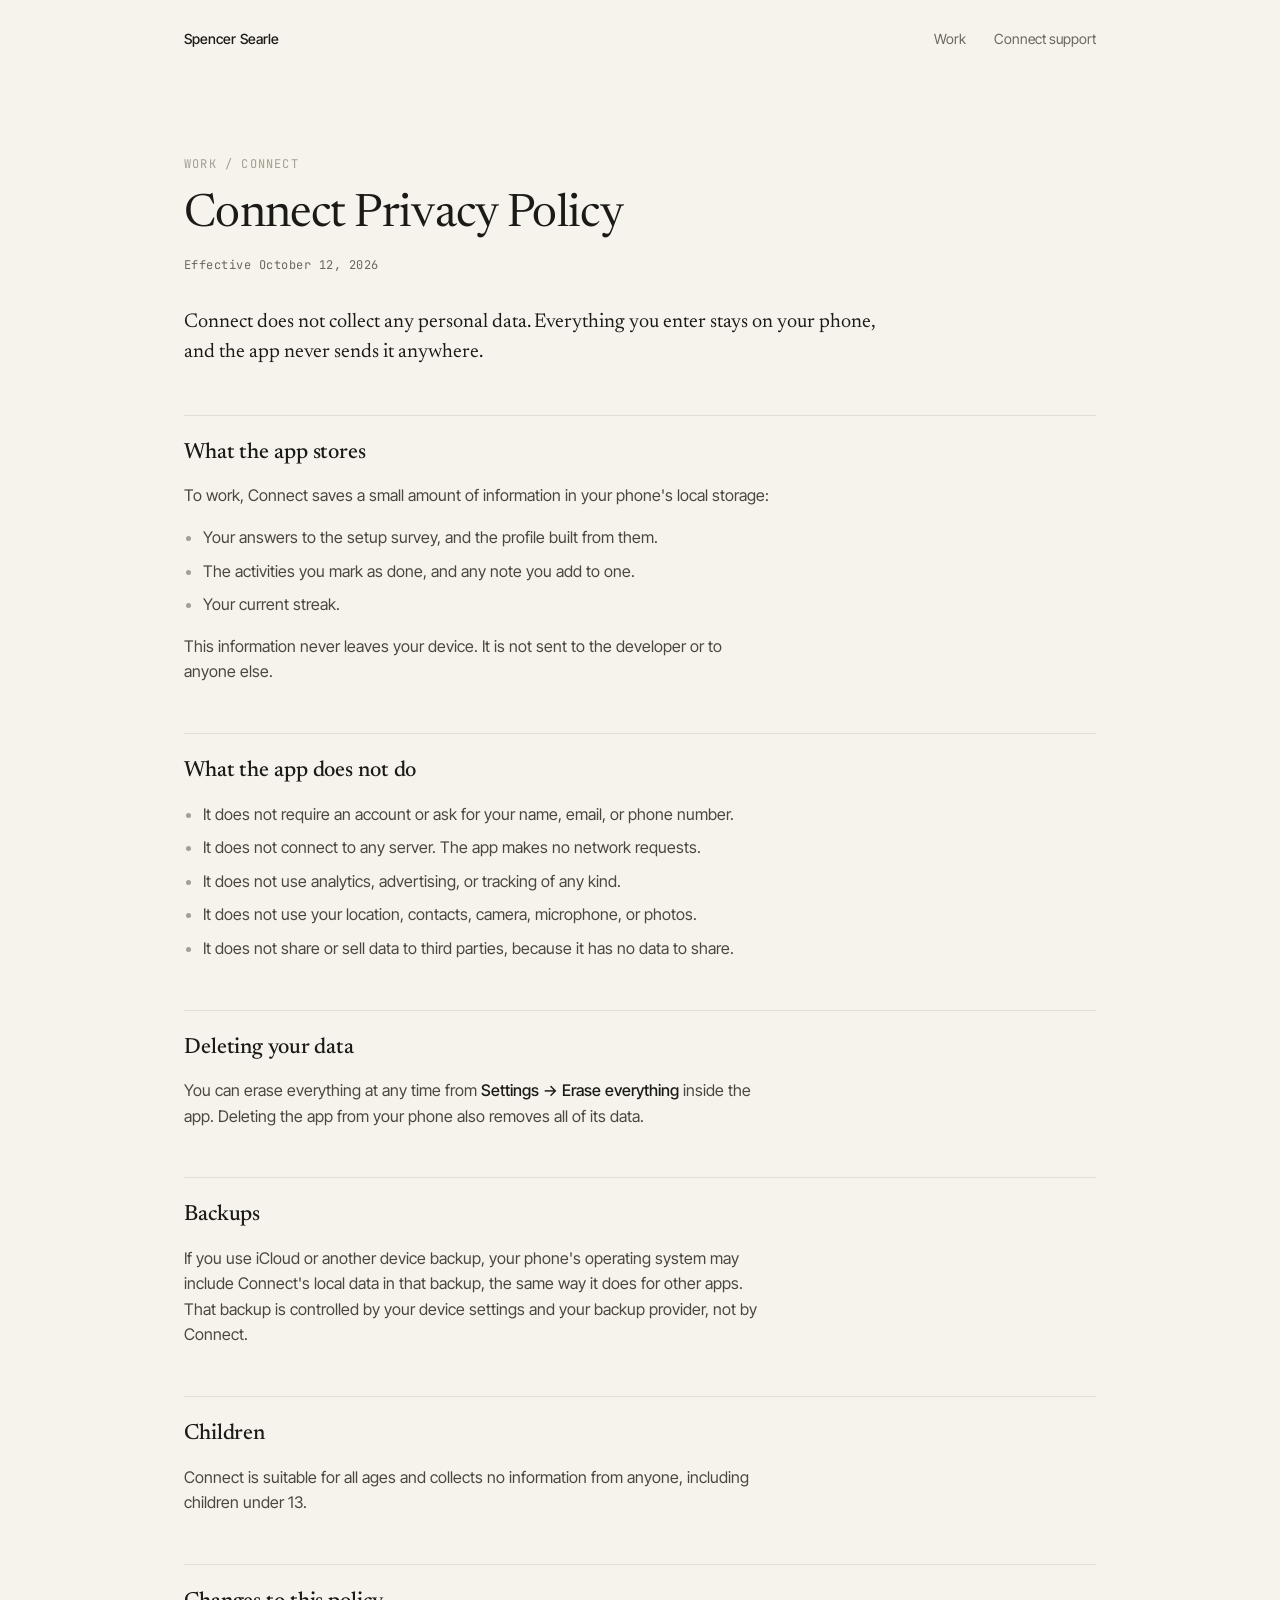
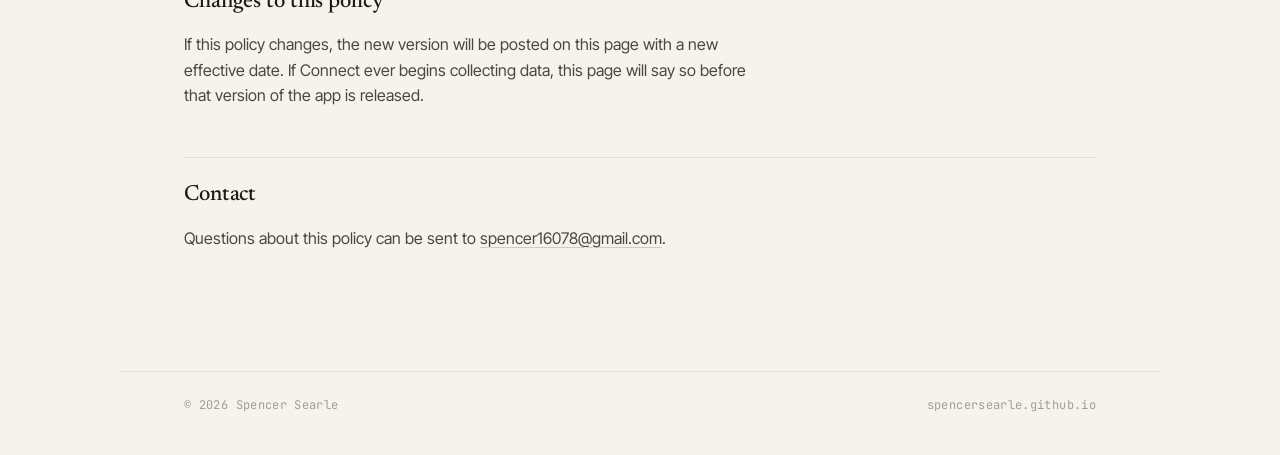
==== connect/privacy/index.html @ 627485b9 "Portfolio v1: home page, Connect privacy and support pages Editorial design: warm paper, serif headi" ====
<!doctype html>
<html lang="en">
<head>
  <meta charset="utf-8">
  <meta name="viewport" content="width=device-width, initial-scale=1">
  <title>Connect Privacy Policy</title>
  <meta name="description" content="Privacy policy for the Connect app. Connect collects no data. Everything stays on your phone.">
  <meta name="theme-color" content="#F6F3EC" media="(prefers-color-scheme: light)">
  <meta name="theme-color" content="#161512" media="(prefers-color-scheme: dark)">
  <link rel="icon" href="/assets/favicon.svg" type="image/svg+xml">
  <link rel="preconnect" href="https://fonts.googleapis.com">
  <link rel="preconnect" href="https://fonts.gstatic.com" crossorigin>
  <link href="https://fonts.googleapis.com/css2?family=Inter+Tight:wght@400;500&family=JetBrains+Mono:wght@400&family=Newsreader:opsz,wght@6..72,400;6..72,500&display=swap" rel="stylesheet">
  <link rel="stylesheet" href="/assets/site.css">
</head>
<body>
  <header class="wrap site-head">
    <a class="name" href="/">Spencer Searle</a>
    <nav aria-label="Primary">
      <a href="/#work">Work</a>
      <a href="/connect/support/">Connect support</a>
    </nav>
  </header>

  <main class="wrap doc">
    <p class="crumb"><a href="/#work">Work</a> / Connect</p>
    <h1>Connect Privacy Policy</h1>
    <p class="updated">Effective October 12, 2026</p>

    <p class="lede">Connect does not collect any personal data. Everything you enter stays on your phone, and the app never sends it anywhere.</p>

    <h2>What the app stores</h2>
    <p>To work, Connect saves a small amount of information in your phone's local storage:</p>
    <ul>
      <li>Your answers to the setup survey, and the profile built from them.</li>
      <li>The activities you mark as done, and any note you add to one.</li>
      <li>Your current streak.</li>
    </ul>
    <p>This information never leaves your device. It is not sent to the developer or to anyone else.</p>

    <h2>What the app does not do</h2>
    <ul>
      <li>It does not require an account or ask for your name, email, or phone number.</li>
      <li>It does not connect to any server. The app makes no network requests.</li>
      <li>It does not use analytics, advertising, or tracking of any kind.</li>
      <li>It does not use your location, contacts, camera, microphone, or photos.</li>
      <li>It does not share or sell data to third parties, because it has no data to share.</li>
    </ul>

    <h2>Deleting your data</h2>
    <p>You can erase everything at any time from <strong>Settings → Erase everything</strong> inside the app. Deleting the app from your phone also removes all of its data.</p>

    <h2>Backups</h2>
    <p>If you use iCloud or another device backup, your phone's operating system may include Connect's local data in that backup, the same way it does for other apps. That backup is controlled by your device settings and your backup provider, not by Connect.</p>

    <h2>Children</h2>
    <p>Connect is suitable for all ages and collects no information from anyone, including children under 13.</p>

    <h2>Changes to this policy</h2>
    <p>If this policy changes, the new version will be posted on this page with a new effective date. If Connect ever begins collecting data, this page will say so before that version of the app is released.</p>

    <h2>Contact</h2>
    <p>Questions about this policy can be sent to <a href="mailto:spencer16078@gmail.com">spencer16078@gmail.com</a>.</p>
  </main>

  <footer class="wrap site-foot">
    <span>© 2026 Spencer Searle</span>
    <a href="/">spencersearle.github.io</a>
  </footer>
</body>
</html>
---- assets/site.css ----
/* Editorial direction: warm paper, serif headings, mono metadata.
   One stylesheet for every page on the site. */

:root {
  --paper: #F6F3EC;
  --paper-raised: #EFEAE0;
  --ink: #1B1A17;
  --ink-soft: #4A4740;
  --muted: #6B675E;
  --faint: #A39E92;
  --rule: #E3DED2;
  --rule-strong: #D3CCBD;
  --accent: #7A3B2E;
  --live: #2F5D3A;

  --serif: 'Newsreader', Georgia, 'Times New Roman', serif;
  --sans: 'Inter Tight', -apple-system, BlinkMacSystemFont, 'Segoe UI', sans-serif;
  --mono: 'JetBrains Mono', ui-monospace, 'SF Mono', Menlo, monospace;

  --measure: 1040px;
  --gutter: clamp(20px, 5vw, 64px);

  color-scheme: light;
}

@media (prefers-color-scheme: dark) {
  :root {
    --paper: #161512;
    --paper-raised: #1E1C18;
    --ink: #ECE7DC;
    --ink-soft: #BDB7AA;
    --muted: #8F897C;
    --faint: #66615A;
    --rule: #2A2823;
    --rule-strong: #3A372F;
    --accent: #D9917F;
    --live: #8CC497;
    color-scheme: dark;
  }
}

*, *::before, *::after { box-sizing: border-box; }

html { -webkit-text-size-adjust: 100%; }

body {
  margin: 0;
  background: var(--paper);
  color: var(--ink);
  font: 400 16px/1.6 var(--sans);
  -webkit-font-smoothing: antialiased;
  text-rendering: optimizeLegibility;
}

a { color: inherit; text-decoration-color: var(--rule-strong); text-underline-offset: 3px; text-decoration-thickness: 1px; }
a:hover { text-decoration-color: currentColor; }
a:focus-visible { outline: 2px solid var(--accent); outline-offset: 3px; border-radius: 2px; }

.wrap { max-width: var(--measure); margin: 0 auto; padding: 0 var(--gutter); }

.skip { position: absolute; left: -9999px; }
.skip:focus { left: 16px; top: 16px; background: var(--ink); color: var(--paper); padding: 8px 12px; z-index: 10; }

/* ---------- Header ---------- */

.site-head {
  display: flex; justify-content: space-between; align-items: baseline;
  gap: 24px; padding-top: 28px; padding-bottom: 28px;
  font-size: 14px; color: var(--muted);
}
.site-head .name { color: var(--ink); font-weight: 500; text-decoration: none; letter-spacing: .005em; }
.site-head nav { display: flex; gap: 28px; }
.site-head nav a { text-decoration: none; }
.site-head nav a:hover { color: var(--ink); }

/* ---------- Hero ---------- */

.hero { padding-block: clamp(48px, 10vw, 104px) clamp(56px, 9vw, 88px); }
.hero h1 {
  font: 400 clamp(32px, 5.2vw, 54px)/1.1 var(--serif);
  letter-spacing: -.015em;
  margin: 0;
  max-width: 22ch;
  font-optical-sizing: auto;
}
.meta-line {
  font: 400 12px/1.8 var(--mono);
  letter-spacing: .08em;
  text-transform: uppercase;
  color: var(--muted);
  margin: 28px 0 0;
}
.meta-line span + span::before { content: "·"; margin: 0 .9em; color: var(--faint); }

/* ---------- Section heading ---------- */

.sec-head {
  display: flex; justify-content: space-between;
  font: 400 11.5px/1 var(--mono);
  letter-spacing: .12em; text-transform: uppercase;
  color: var(--faint);
  padding-bottom: 14px;
  border-bottom: 1px solid var(--rule-strong);
  margin: 0;
}

/* ---------- Work index ---------- */

.work { list-style: none; margin: 0 0 clamp(72px, 10vw, 112px); padding: 0; }
.work li {
  display: grid;
  grid-template-columns: 52px minmax(0, 1fr) 210px;
  gap: 24px;
  padding: 30px 0;
  border-bottom: 1px solid var(--rule);
  align-items: baseline;
}
.work .n { font: 400 12px/1 var(--mono); color: var(--faint); padding-top: 4px; }
.work h3 {
  font: 500 clamp(22px, 2.6vw, 27px)/1.2 var(--serif);
  letter-spacing: -.01em;
  margin: 0 0 8px;
}
.work p { margin: 0; color: var(--ink-soft); max-width: 58ch; }
.work .links { margin-top: 12px; display: flex; flex-wrap: wrap; gap: 6px 20px; font-size: 14px; }
.work .links a { color: var(--accent); text-decoration: none; }
.work .links a:hover { text-decoration: underline; }
.work .links a::after { content: " ↗"; font-size: .85em; }
.work .links a[href^="/"]::after, .work .links a[href^="#"]::after { content: " →"; }

.side { text-align: right; font: 400 11.5px/1.9 var(--mono); color: var(--muted); letter-spacing: .02em; }
.status { display: block; }
.status.live { color: var(--live); }
.status.live::before { content: "●"; font-size: 8px; margin-right: 7px; vertical-align: 2px; }
.status.soon { color: var(--accent); }
.status.soon::before { content: "○"; font-size: 8px; margin-right: 7px; vertical-align: 2px; }

/* ---------- About & contact ---------- */

.two-col {
  display: grid; grid-template-columns: 52px minmax(0, 1fr); gap: 24px;
  padding: 30px 0 0;
}
.two-col .prose { max-width: 60ch; }
.prose p { margin: 0 0 1em; color: var(--ink-soft); font-size: 17px; }
.prose p:last-child { margin-bottom: 0; }

section + section { margin-top: 0; }
.block { margin-bottom: clamp(72px, 10vw, 112px); }

.contact { list-style: none; margin: 0; padding: 0; }
.contact li { display: grid; grid-template-columns: 110px 1fr; gap: 16px; padding: 10px 0; border-bottom: 1px solid var(--rule); }
.contact li:last-child { border-bottom: 0; }
.contact .k { font: 400 11.5px/2 var(--mono); letter-spacing: .1em; text-transform: uppercase; color: var(--faint); }

/* ---------- Footer ---------- */

.site-foot {
  border-top: 1px solid var(--rule);
  padding-top: 24px; padding-bottom: 40px;
  display: flex; justify-content: space-between; gap: 16px; flex-wrap: wrap;
  font: 400 12px/1.6 var(--mono); color: var(--faint); letter-spacing: .03em;
}
.site-foot a { text-decoration: none; }
.site-foot a:hover { color: var(--ink); }

/* ---------- Document pages (privacy, support) ---------- */

.doc { padding-block: clamp(40px, 8vw, 80px) clamp(64px, 10vw, 104px); }
.doc .crumb { font: 400 12px/1 var(--mono); letter-spacing: .1em; text-transform: uppercase; color: var(--faint); margin: 0 0 20px; }
.doc .crumb a { text-decoration: none; }
.doc .crumb a:hover { color: var(--ink); }
.doc h1 { font: 400 clamp(32px, 5vw, 46px)/1.1 var(--serif); letter-spacing: -.015em; margin: 0; }
.doc .updated { font: 400 12px/1 var(--mono); color: var(--muted); letter-spacing: .04em; margin: 18px 0 0; }
.doc .lede { font: 400 20px/1.5 var(--serif); color: var(--ink); max-width: 36em; margin: 36px 0 0; }
.doc h2 {
  font: 500 22px/1.25 var(--serif); letter-spacing: -.005em;
  margin: 48px 0 12px; padding-top: 24px; border-top: 1px solid var(--rule);
}
.doc p, .doc li { color: var(--ink-soft); max-width: 65ch; }
.doc ul { padding-left: 1.2em; }
.doc li { margin-bottom: .5em; }
.doc li::marker { color: var(--faint); }
.doc strong { color: var(--ink); font-weight: 500; }
.doc .callout {
  background: var(--paper-raised); border-left: 2px solid var(--accent);
  padding: 18px 22px; margin: 32px 0 0; max-width: 65ch;
}
.doc .callout p { margin: 0; color: var(--ink); }

/* ---------- Small screens ---------- */

@media (max-width: 720px) {
  .site-head nav { gap: 18px; }
  .work li { grid-template-columns: 1fr; gap: 6px; padding: 26px 0; }
  .work .n { padding: 0 0 4px; }
  .side { text-align: left; display: flex; flex-wrap: wrap; gap: 0 18px; margin-top: 10px; }
  .side .status { display: inline; }
  .two-col { grid-template-columns: 1fr; gap: 0; }
  .two-col > .n { display: none; }
  .contact li { grid-template-columns: 84px 1fr; }
  .meta-line span { display: inline-block; }
}

@media (max-width: 420px) {
  .site-head { flex-direction: column; gap: 10px; }
  .meta-line span + span::before { content: none; }
  .meta-line span { display: block; }
}

@media (prefers-reduced-motion: no-preference) {
  a { transition: color .15s, text-decoration-color .15s; }
}
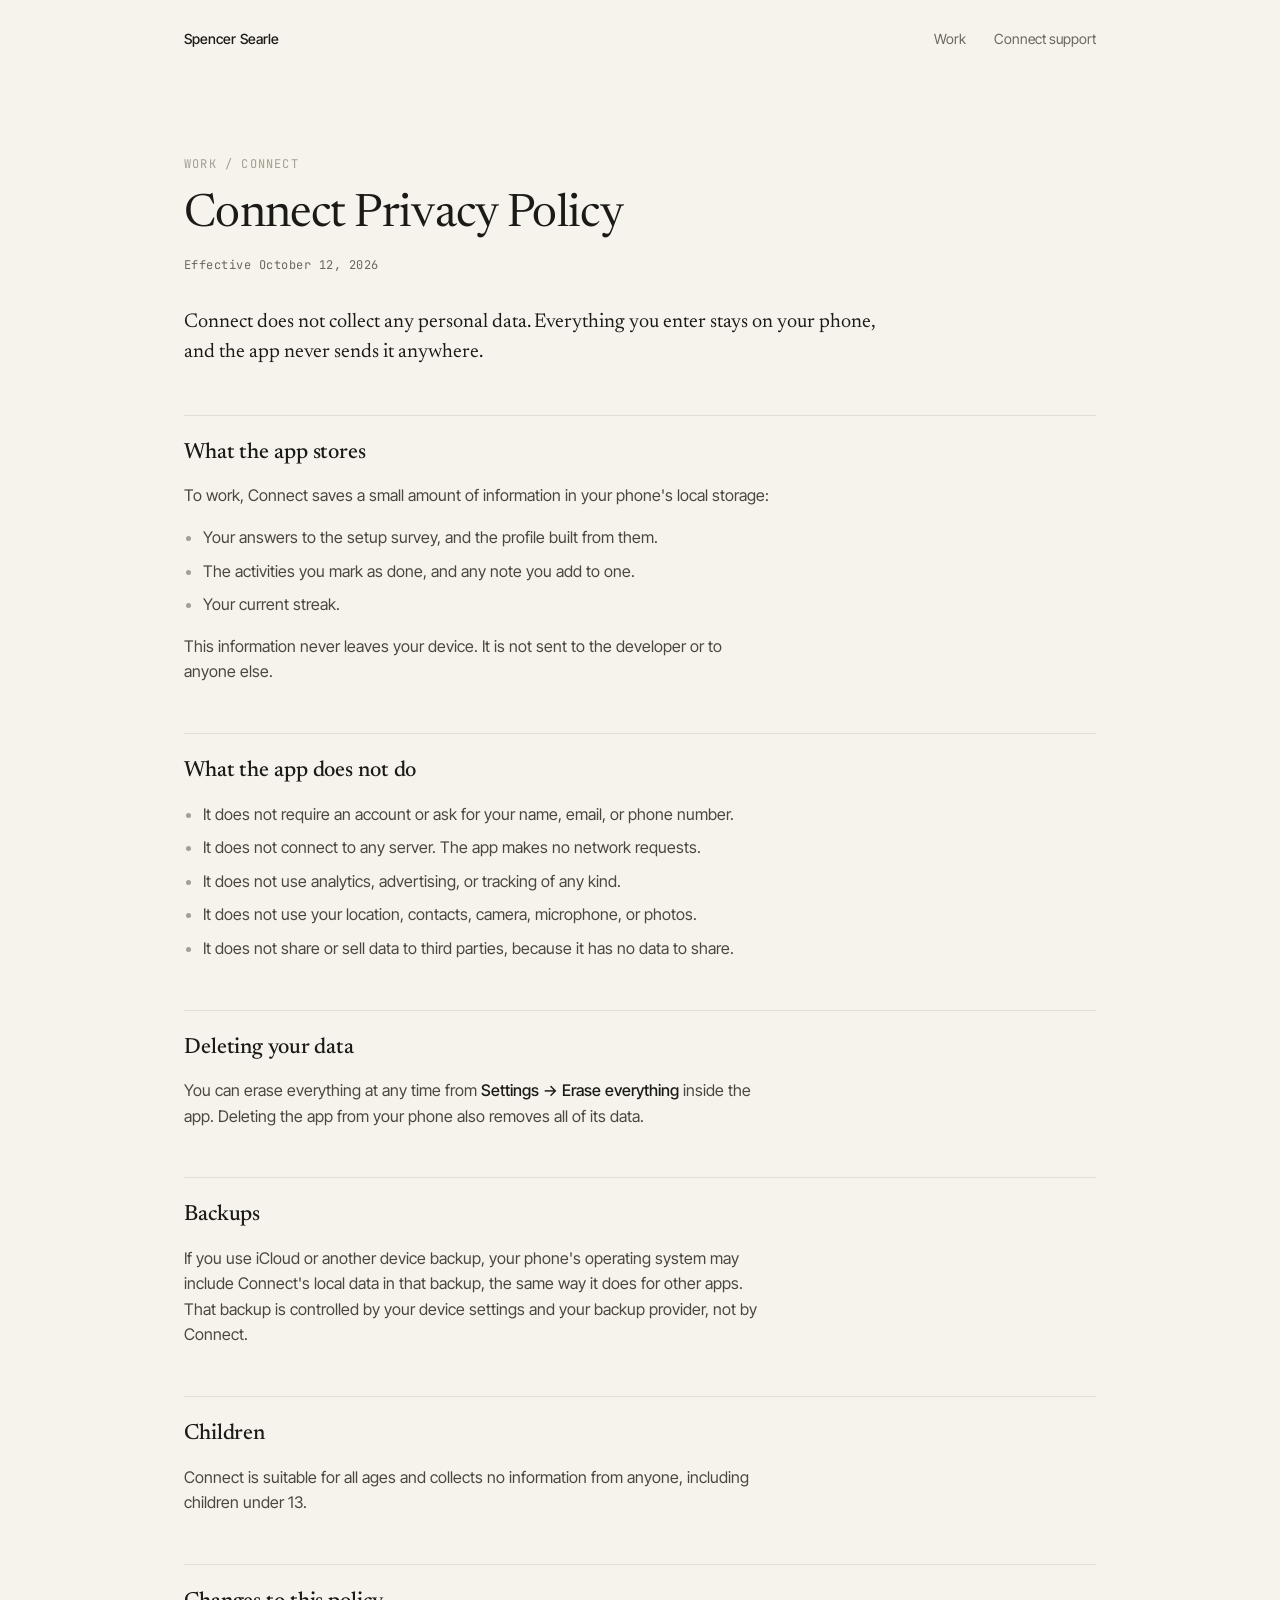
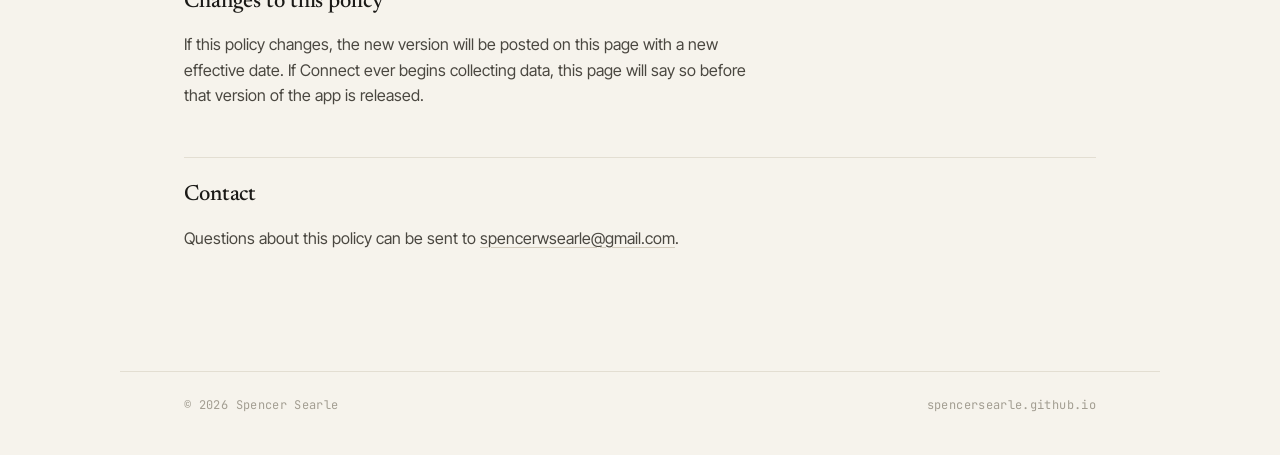
==== commit 23e84fdd: "Reorder work, retitle Contact for internships, add link preview, new email - Move AI's edge in inves" ====
--- a/connect/privacy/index.html
+++ b/connect/privacy/index.html
@@ -60,7 +60,7 @@
     <p>If this policy changes, the new version will be posted on this page with a new effective date. If Connect ever begins collecting data, this page will say so before that version of the app is released.</p>
 
     <h2>Contact</h2>
-    <p>Questions about this policy can be sent to <a href="mailto:spencer16078@gmail.com">spencer16078@gmail.com</a>.</p>
+    <p>Questions about this policy can be sent to <a href="mailto:spencerwsearle@gmail.com">spencerwsearle@gmail.com</a>.</p>
   </main>
 
   <footer class="wrap site-foot">
--- a/assets/site.css
+++ b/assets/site.css
@@ -83,6 +83,24 @@
   max-width: 22ch;
   font-optical-sizing: auto;
 }
+.hero h1.hero-name {
+  font-size: clamp(48px, 9vw, 96px);
+  line-height: 1;
+  letter-spacing: -.025em;
+  max-width: none;
+}
+.hero-dash {
+  display: block;
+  width: 56px; height: 2px;
+  background: var(--accent);
+  margin: clamp(24px, 3.5vw, 36px) 0;
+}
+.hero-lede {
+  font: 400 clamp(20px, 2.4vw, 26px)/1.45 var(--serif);
+  color: var(--ink-soft);
+  max-width: 34em;
+  margin: 0;
+}
 .meta-line {
   font: 400 12px/1.8 var(--mono);
   letter-spacing: .08em;
@@ -134,6 +152,33 @@
 .status.live::before { content: "●"; font-size: 8px; margin-right: 7px; vertical-align: 2px; }
 .status.soon { color: var(--accent); }
 .status.soon::before { content: "○"; font-size: 8px; margin-right: 7px; vertical-align: 2px; }
+
+.kind { display: block; color: var(--ink-soft); }
+
+/* ---------- More work (compact list) ---------- */
+
+.work:not(:last-child) { margin-bottom: 56px; }
+.sub-head { margin-top: 0; }
+.more { list-style: none; margin: 0; padding: 0; }
+.more li {
+  display: grid;
+  grid-template-columns: 52px 220px minmax(0, 1fr) auto;
+  gap: 24px;
+  padding: 20px 0;
+  border-bottom: 1px solid var(--rule);
+  align-items: baseline;
+}
+.more li::before { content: ""; }
+.more h3 { font: 500 19px/1.3 var(--serif); margin: 0; letter-spacing: -.005em; }
+.more p { margin: 0; color: var(--ink-soft); font-size: 15px; }
+.more a { color: var(--accent); text-decoration: none; font-size: 14px; white-space: nowrap; }
+.more a:hover { text-decoration: underline; }
+.more a::after { content: " ↗"; font-size: .85em; }
+
+.prose .list { margin: 0 0 1em; padding-left: 1.2em; }
+.prose .list li { color: var(--ink-soft); font-size: 17px; margin-bottom: .5em; }
+.prose .list li::marker { color: var(--faint); }
+.contact { margin-top: 24px; }
 
 /* ---------- About & contact ---------- */
 
@@ -195,7 +240,9 @@
   .work li { grid-template-columns: 1fr; gap: 6px; padding: 26px 0; }
   .work .n { padding: 0 0 4px; }
   .side { text-align: left; display: flex; flex-wrap: wrap; gap: 0 18px; margin-top: 10px; }
-  .side .status { display: inline; }
+  .side .status, .side .kind { display: inline; }
+  .more li { grid-template-columns: 1fr; gap: 6px; }
+  .more li::before { display: none; }
   .two-col { grid-template-columns: 1fr; gap: 0; }
   .two-col > .n { display: none; }
   .contact li { grid-template-columns: 84px 1fr; }
